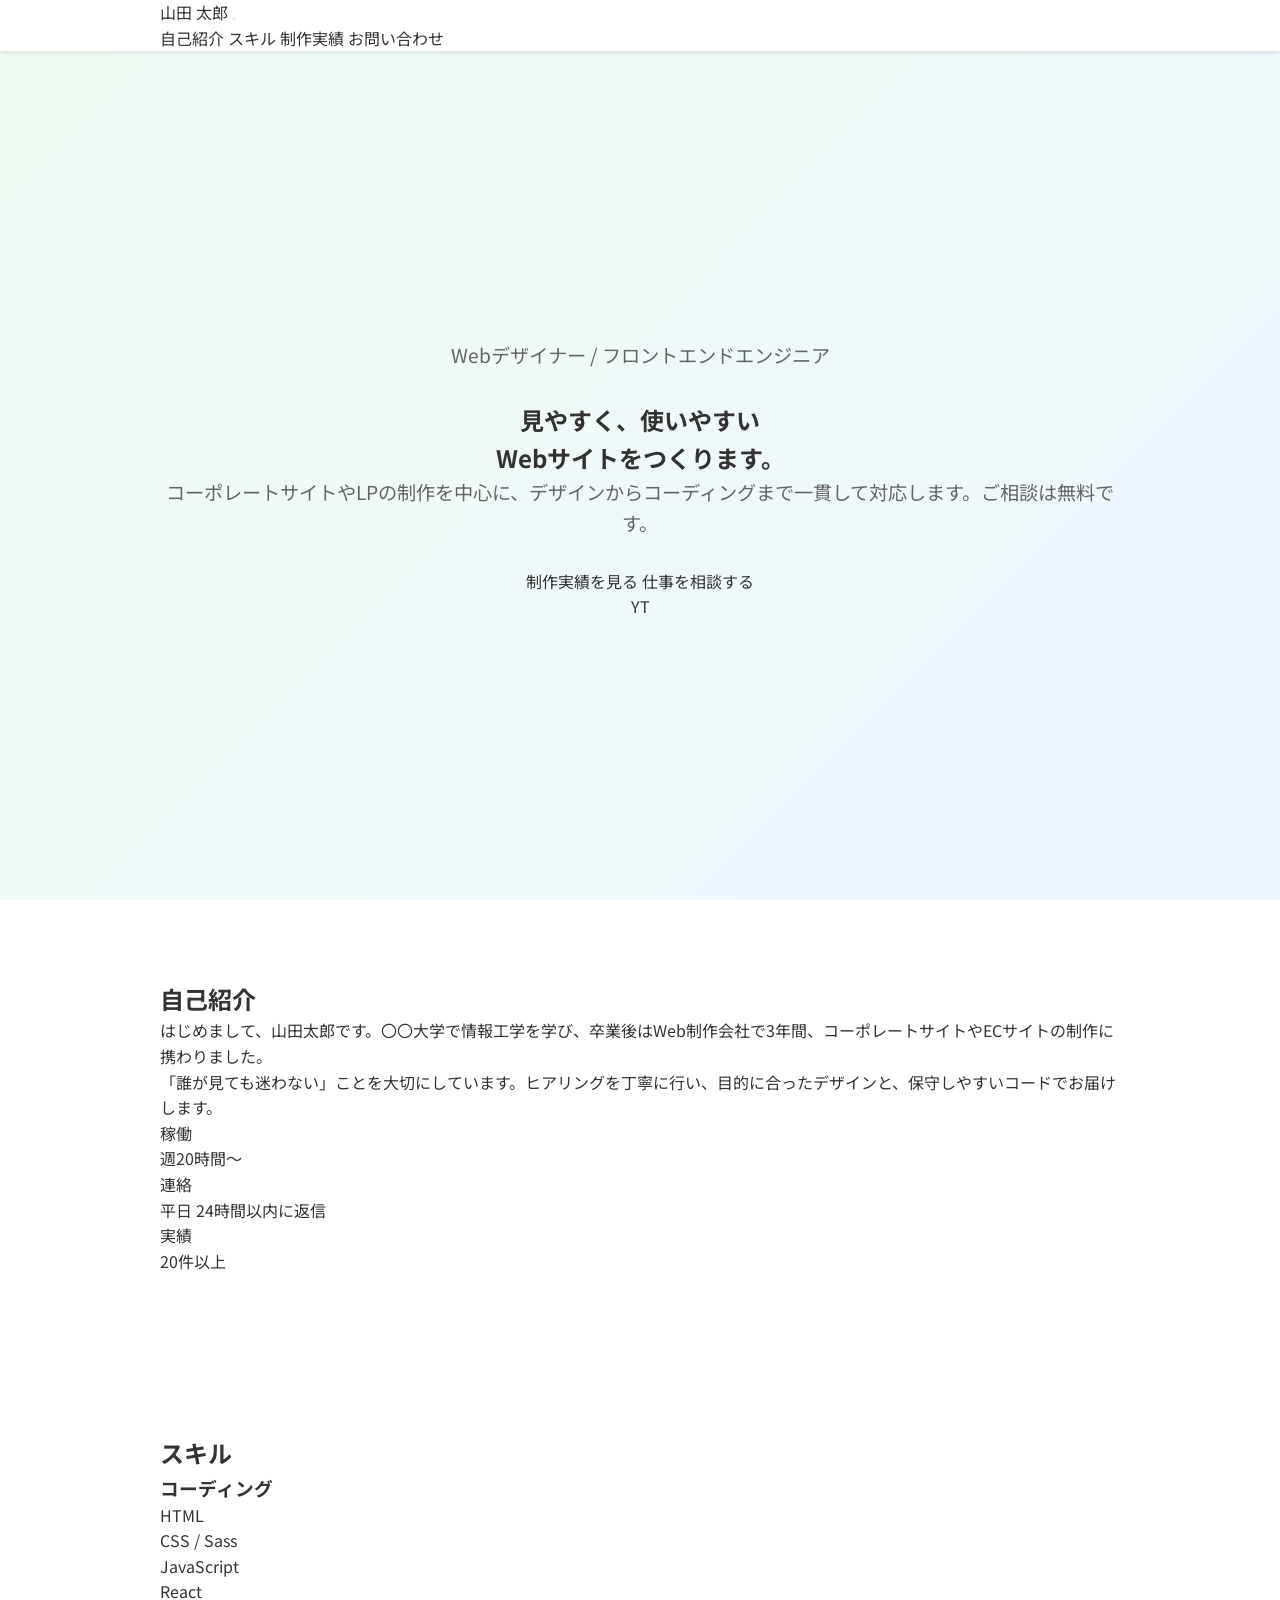
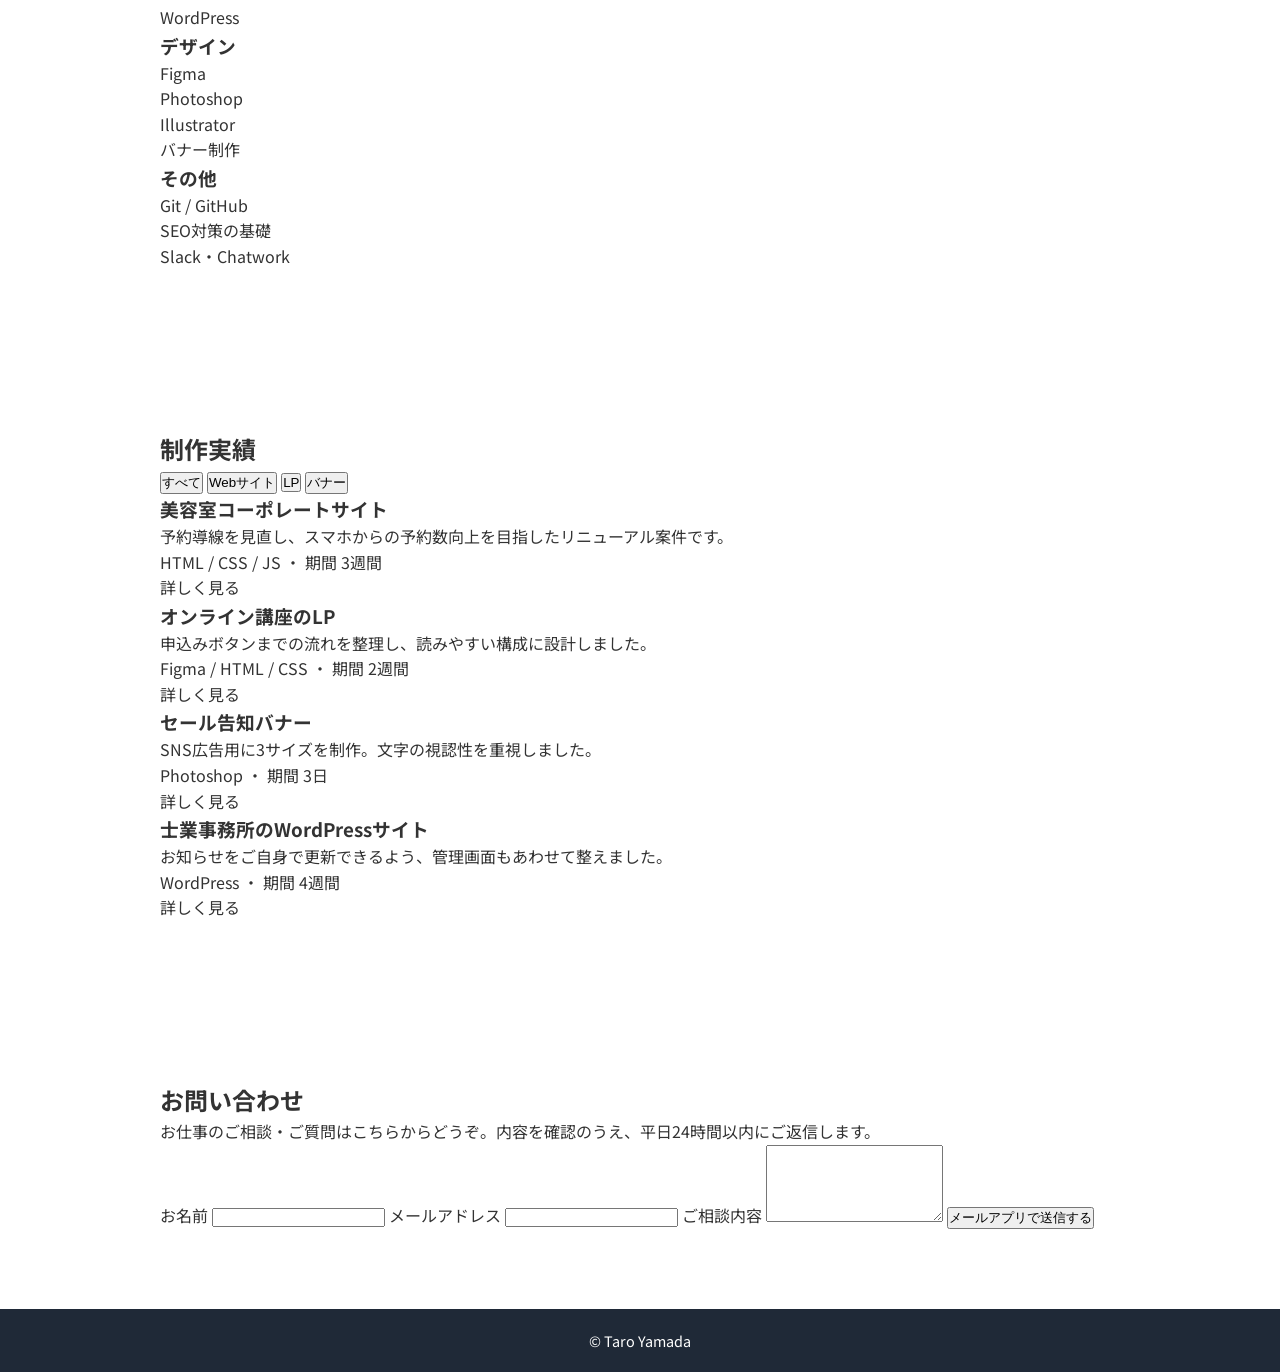
==== claude.html @ 8b39beab "create claude template" ====
<!DOCTYPE html>
<html lang="ja">
<head>
  <meta charset="UTF-8">
  <meta name="viewport" content="width=device-width, initial-scale=1">
  <title>山田 太郎 | Webデザイナー・フロントエンドエンジニア</title>
  <meta name="description" content="山田太郎のポートフォリオサイト。Webサイト制作・デザインの実績を掲載しています。">
  <link rel="preconnect" href="https://fonts.googleapis.com">
  <link rel="preconnect" href="https://fonts.gstatic.com" crossorigin>
  <link href="https://fonts.googleapis.com/css2?family=Noto+Sans+JP:wght@400;500;700&family=Zen+Kaku+Gothic+New:wght@700;900&display=swap" rel="stylesheet">
  <link rel="stylesheet" href="style.css">
  <script src="script.js" defer></script>
</head>
<body>

  <!-- ヘッダー -->
  <header class="header">
    <div class="container header__inner">
      <a href="#top" class="logo">山田 太郎</a>
      <button class="menu-btn" id="menuBtn" aria-label="メニューを開く" aria-expanded="false" aria-controls="nav">
        <span></span><span></span><span></span>
      </button>
      <nav class="nav" id="nav">
        <a href="#about">自己紹介</a>
        <a href="#skills">スキル</a>
        <a href="#works">制作実績</a>
        <a href="#contact" class="nav__cta">お問い合わせ</a>
      </nav>
    </div>
  </header>

  <main id="top">

    <!-- ヒーロー -->
    <section class="hero">
      <div class="container hero__inner">
        <div class="hero__text">
          <p class="hero__role">Webデザイナー / フロントエンドエンジニア</p>
          <h1>見やすく、使いやすい<br>Webサイトをつくります。</h1>
          <p class="hero__lead">コーポレートサイトやLPの制作を中心に、デザインからコーディングまで一貫して対応します。ご相談は無料です。</p>
          <div class="hero__btns">
            <a href="#works" class="btn btn--primary">制作実績を見る</a>
            <a href="#contact" class="btn btn--ghost">仕事を相談する</a>
          </div>
        </div>
        <!-- 顔写真に差し替え: <img src="images/profile.jpg" alt="山田太郎"> -->
        <div class="hero__photo" role="img" aria-label="プロフィール写真(差し替えてください)">YT</div>
      </div>
    </section>

    <!-- 自己紹介 -->
    <section class="section" id="about">
      <div class="container">
        <h2 class="section__title">自己紹介</h2>
        <div class="about">
          <p>はじめまして、山田太郎です。〇〇大学で情報工学を学び、卒業後はWeb制作会社で3年間、コーポレートサイトやECサイトの制作に携わりました。</p>
          <p>「誰が見ても迷わない」ことを大切にしています。ヒアリングを丁寧に行い、目的に合ったデザインと、保守しやすいコードでお届けします。</p>
          <dl class="facts">
            <div><dt>稼働</dt><dd>週20時間〜</dd></div>
            <div><dt>連絡</dt><dd>平日 24時間以内に返信</dd></div>
            <div><dt>実績</dt><dd>20件以上</dd></div>
          </dl>
        </div>
      </div>
    </section>

    <!-- スキル -->
    <section class="section section--alt" id="skills">
      <div class="container">
        <h2 class="section__title">スキル</h2>
        <div class="skills">
          <div class="skill">
            <h3>コーディング</h3>
            <ul class="tags"><li>HTML</li><li>CSS / Sass</li><li>JavaScript</li><li>React</li><li>WordPress</li></ul>
          </div>
          <div class="skill">
            <h3>デザイン</h3>
            <ul class="tags"><li>Figma</li><li>Photoshop</li><li>Illustrator</li><li>バナー制作</li></ul>
          </div>
          <div class="skill">
            <h3>その他</h3>
            <ul class="tags"><li>Git / GitHub</li><li>SEO対策の基礎</li><li>Slack・Chatwork</li></ul>
          </div>
        </div>
      </div>
    </section>

    <!-- 制作実績 -->
    <section class="section" id="works">
      <div class="container">
        <h2 class="section__title">制作実績</h2>
        <div class="filter" role="group" aria-label="実績の絞り込み">
          <button class="filter__btn is-active" data-filter="all">すべて</button>
          <button class="filter__btn" data-filter="web">Webサイト</button>
          <button class="filter__btn" data-filter="lp">LP</button>
          <button class="filter__btn" data-filter="design">バナー</button>
        </div>

        <div class="works">
          <!-- 実績1つ分。コピーして追加できます。data-category を変更してください -->
          <article class="work" data-category="web">
            <div class="work__thumb" style="--c1:#2F5BEA;--c2:#7AA2FF">
              <!-- <img src="images/work1.jpg" alt="..."> -->
            </div>
            <div class="work__body">
              <h3>美容室コーポレートサイト</h3>
              <p>予約導線を見直し、スマホからの予約数向上を目指したリニューアル案件です。</p>
              <p class="work__meta">HTML / CSS / JS ・ 期間 3週間</p>
              <a href="#" class="work__link">詳しく見る</a>
            </div>
          </article>

          <article class="work" data-category="lp">
            <div class="work__thumb" style="--c1:#0F8B6D;--c2:#6FD3B4"></div>
            <div class="work__body">
              <h3>オンライン講座のLP</h3>
              <p>申込みボタンまでの流れを整理し、読みやすい構成に設計しました。</p>
              <p class="work__meta">Figma / HTML / CSS ・ 期間 2週間</p>
              <a href="#" class="work__link">詳しく見る</a>
            </div>
          </article>

          <article class="work" data-category="design">
            <div class="work__thumb" style="--c1:#D6455D;--c2:#FF9AA9"></div>
            <div class="work__body">
              <h3>セール告知バナー</h3>
              <p>SNS広告用に3サイズを制作。文字の視認性を重視しました。</p>
              <p class="work__meta">Photoshop ・ 期間 3日</p>
              <a href="#" class="work__link">詳しく見る</a>
            </div>
          </article>

          <article class="work" data-category="web">
            <div class="work__thumb" style="--c1:#7A4DD8;--c2:#B79BF2"></div>
            <div class="work__body">
              <h3>士業事務所のWordPressサイト</h3>
              <p>お知らせをご自身で更新できるよう、管理画面もあわせて整えました。</p>
              <p class="work__meta">WordPress ・ 期間 4週間</p>
              <a href="#" class="work__link">詳しく見る</a>
            </div>
          </article>
        </div>
      </div>
    </section>

    <!-- お問い合わせ -->
    <section class="section section--alt" id="contact">
      <div class="container contact">
        <h2 class="section__title">お問い合わせ</h2>
        <p class="contact__lead">お仕事のご相談・ご質問はこちらからどうぞ。内容を確認のうえ、平日24時間以内にご返信します。</p>
        <form class="form" id="contactForm" novalidate>
          <label>お名前
            <input type="text" name="name" required autocomplete="name">
            <span class="error" aria-live="polite"></span>
          </label>
          <label>メールアドレス
            <input type="email" name="email" required autocomplete="email">
            <span class="error" aria-live="polite"></span>
          </label>
          <label>ご相談内容
            <textarea name="message" rows="5" required></textarea>
            <span class="error" aria-live="polite"></span>
          </label>
          <button type="submit" class="btn btn--primary">メールアプリで送信する</button>
        </form>
      </div>
    </section>
  </main>

  <footer class="footer">
    <div class="container">
      <p>© <span id="year"></span> Taro Yamada</p>
    </div>
  </footer>

</body>
</html>
---- style.css ----
/* ベーススタイル */
:root {
    --primary-color: #3b82f6;
    --text-color: #333333;
    --bg-light: #f9fafb;
    --white: #ffffff;
}

* {
    margin: 0;
    padding: 0;
    box-sizing: border-box;
}

html {
    scroll-behavior: smooth; 
}

body {
    font-family: 'Noto Sans JP', sans-serif;
    color: var(--text-color);
    line-height: 1.6;
}

a {
    text-decoration: none;
    color: inherit;
}

ul {
    list-style: none;
}

.container {
    max-width: 1000px;
    margin: 0 auto;
    padding: 0 20px;
}

/* ヘッダー */
header {
    position: fixed;
    width: 100%;
    top: 0;
    background: var(--white);
    box-shadow: 0 2px 4px rgba(0,0,0,0.1);
    z-index: 1000;
}

.header-container {
    display: flex;
    justify-content: space-between;
    align-items: center;
    padding: 15px 20px;
    max-width: 1200px;
    margin: 0 auto;
}

.logo a {
    font-size: 1.5rem;
    font-weight: 700;
    color: var(--primary-color);
}

.nav-menu ul {
    display: flex;
    gap: 30px;
}

.nav-menu a {
    font-weight: 500;
    transition: color 0.3s;
}

.nav-menu a:hover {
    color: var(--primary-color);
}

/* ハンバーガーメニュー (モバイル用) */
.hamburger {
    display: none;
    cursor: pointer;
    flex-direction: column;
    gap: 5px;
}

.hamburger span {
    display: block;
    width: 25px;
    height: 3px;
    background-color: var(--text-color);
    transition: 0.3s;
}

/* セクション共通 */
.section {
    padding: 80px 0;
}

.section-title {
    text-align: center;
    font-size: 2rem;
    margin-bottom: 40px;
    position: relative;
}

.section-title::after {
    content: '';
    display: block;
    width: 60px;
    height: 3px;
    background: var(--primary-color);
    margin: 10px auto 0;
}

.bg-light {
    background-color: var(--bg-light);
}

/* ヒーローセクション */
.hero {
    height: 100vh;
    display: flex;
    align-items: center;
    justify-content: center;
    text-align: center;
    background: linear-gradient(135deg, #f0fdf4 0%, #eff6ff 100%);
    padding-top: 60px;
}

.hero h2 {
    font-size: 3rem;
    margin-bottom: 10px;
}

.hero p {
    font-size: 1.2rem;
    color: #666;
    margin-bottom: 30px;
}

.btn-primary {
    display: inline-block;
    background: var(--primary-color);
    color: var(--white);
    padding: 12px 30px;
    border-radius: 50px;
    font-weight: 700;
    transition: background 0.3s, transform 0.2s;
}

.btn-primary:hover {
    background: #2563eb;
    transform: translateY(-2px);
}

/* Aboutセクション */
.about-content {
    max-width: 700px;
    margin: 0 auto;
    text-align: center;
}

.about-text p {
    margin-bottom: 20px;
}

/* Skillsセクション */
.skills-grid {
    display: grid;
    grid-template-columns: repeat(auto-fit, minmax(280px, 1fr));
    gap: 30px;
}

.skill-card {
    background: var(--white);
    padding: 30px;
    border-radius: 10px;
    box-shadow: 0 4px 6px rgba(0,0,0,0.05);
    transition: transform 0.3s;
}

.skill-card:hover {
    transform: translateY(-5px);
}

.skill-card h3 {
    color: var(--primary-color);
    margin-bottom: 10px;
}

.skill-desc {
    margin-top: 15px;
    font-size: 0.9rem;
    color: #555;
}

/* Worksセクション */
.works-grid {
    display: grid;
    grid-template-columns: repeat(auto-fit, minmax(300px, 1fr));
    gap: 30px;
}

.work-card {
    background: var(--white);
    border-radius: 10px;
    overflow: hidden;
    box-shadow: 0 4px 6px rgba(0,0,0,0.05);
}

.work-info {
    padding: 20px;
}

.work-info h3 {
    margin-bottom: 10px;
}

.work-info p {
    font-size: 0.9rem;
    color: #555;
}

/* Contactセクション */
.contact-text {
    text-align: center;
    margin-bottom: 30px;
}

.contact-btn-wrapper {
    text-align: center;
}

/* フッター */
footer {
    text-align: center;
    padding: 20px;
    background: #1f2937;
    color: var(--white);
    font-size: 0.9rem;
}

/* レスポンシブデザイン */
@media (max-width: 768px) {
    .hamburger {
        display: flex;
    }

    .nav-menu {
        position: absolute;
        top: 60px;
        left: -100%;
        width: 100%;
        background: var(--white);
        flex-direction: column;
        text-align: center;
        transition: 0.3s;
        box-shadow: 0 4px 6px rgba(0,0,0,0.1);
    }

    .nav-menu.active {
        left: 0;
    }

    .nav-menu ul {
        flex-direction: column;
        padding: 20px 0;
        gap: 20px;
    }

    .hero h2 {
        font-size: 2.2rem;
    }
}
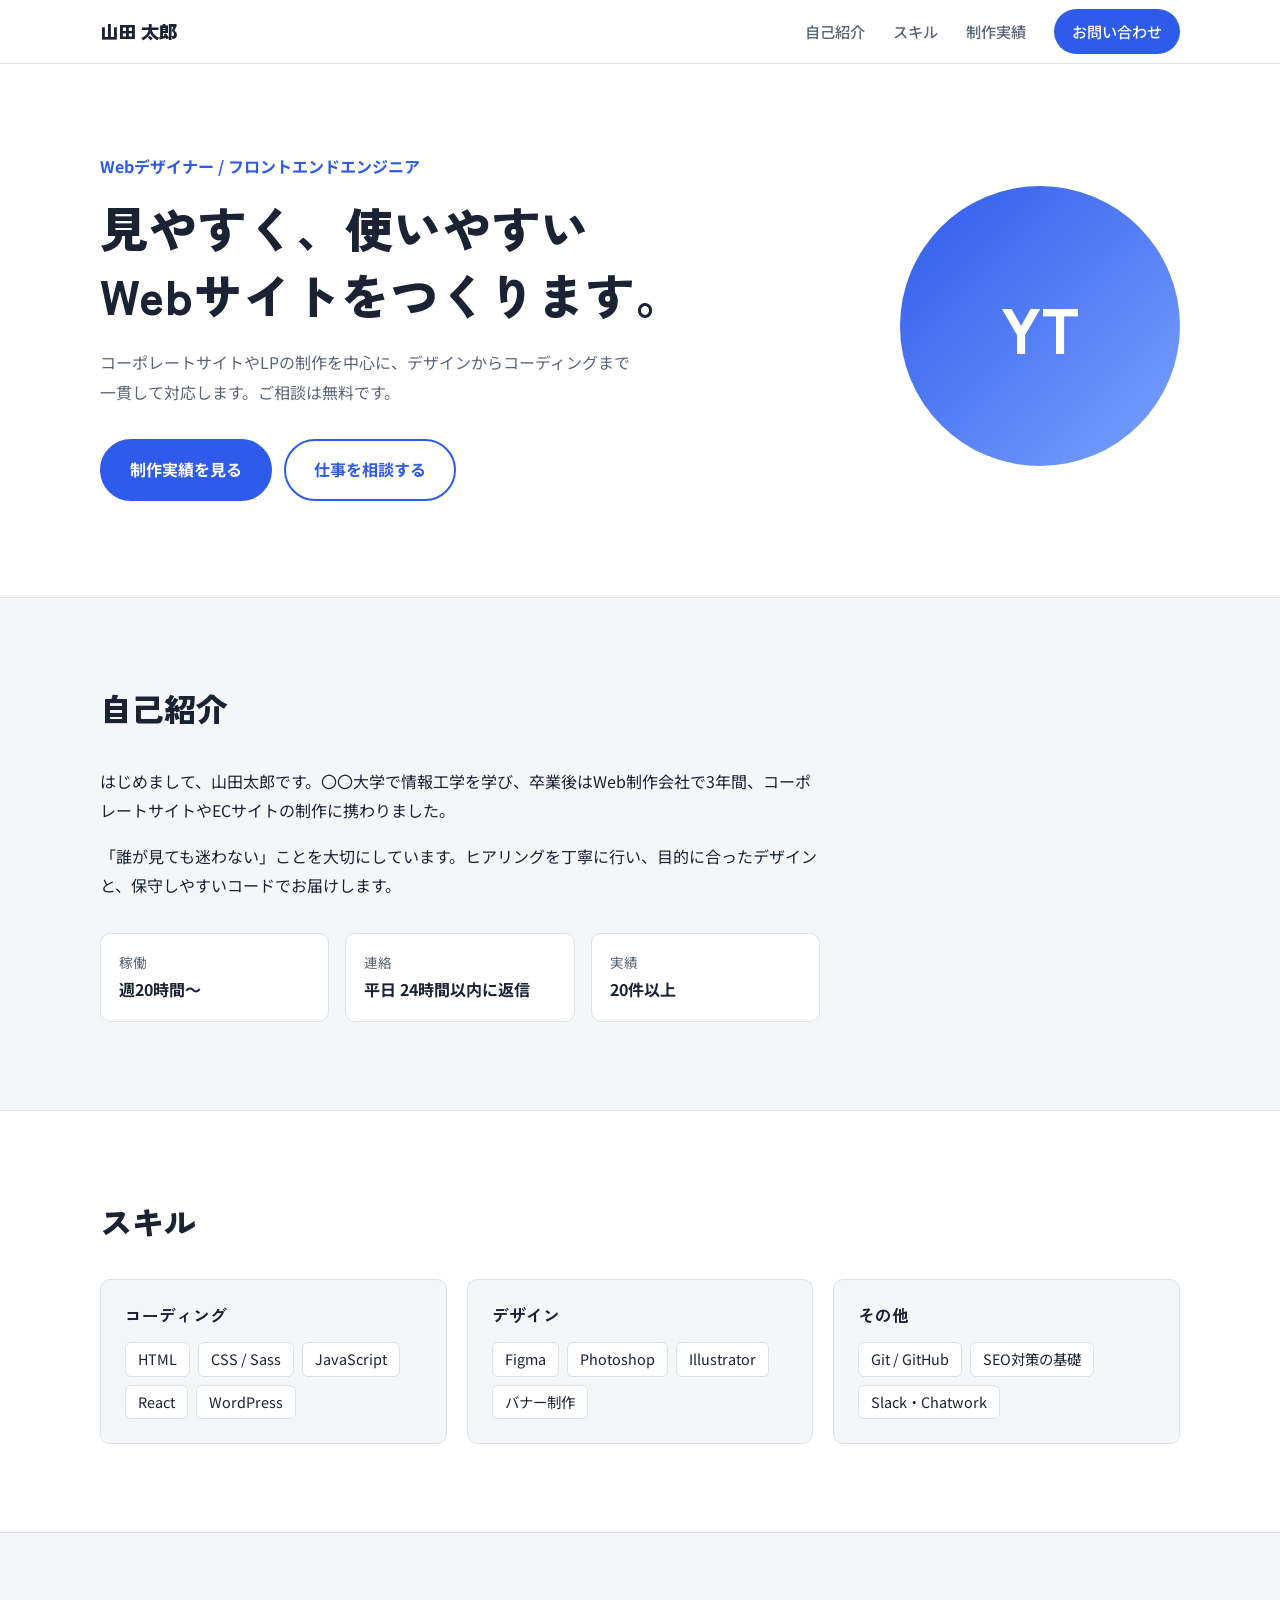
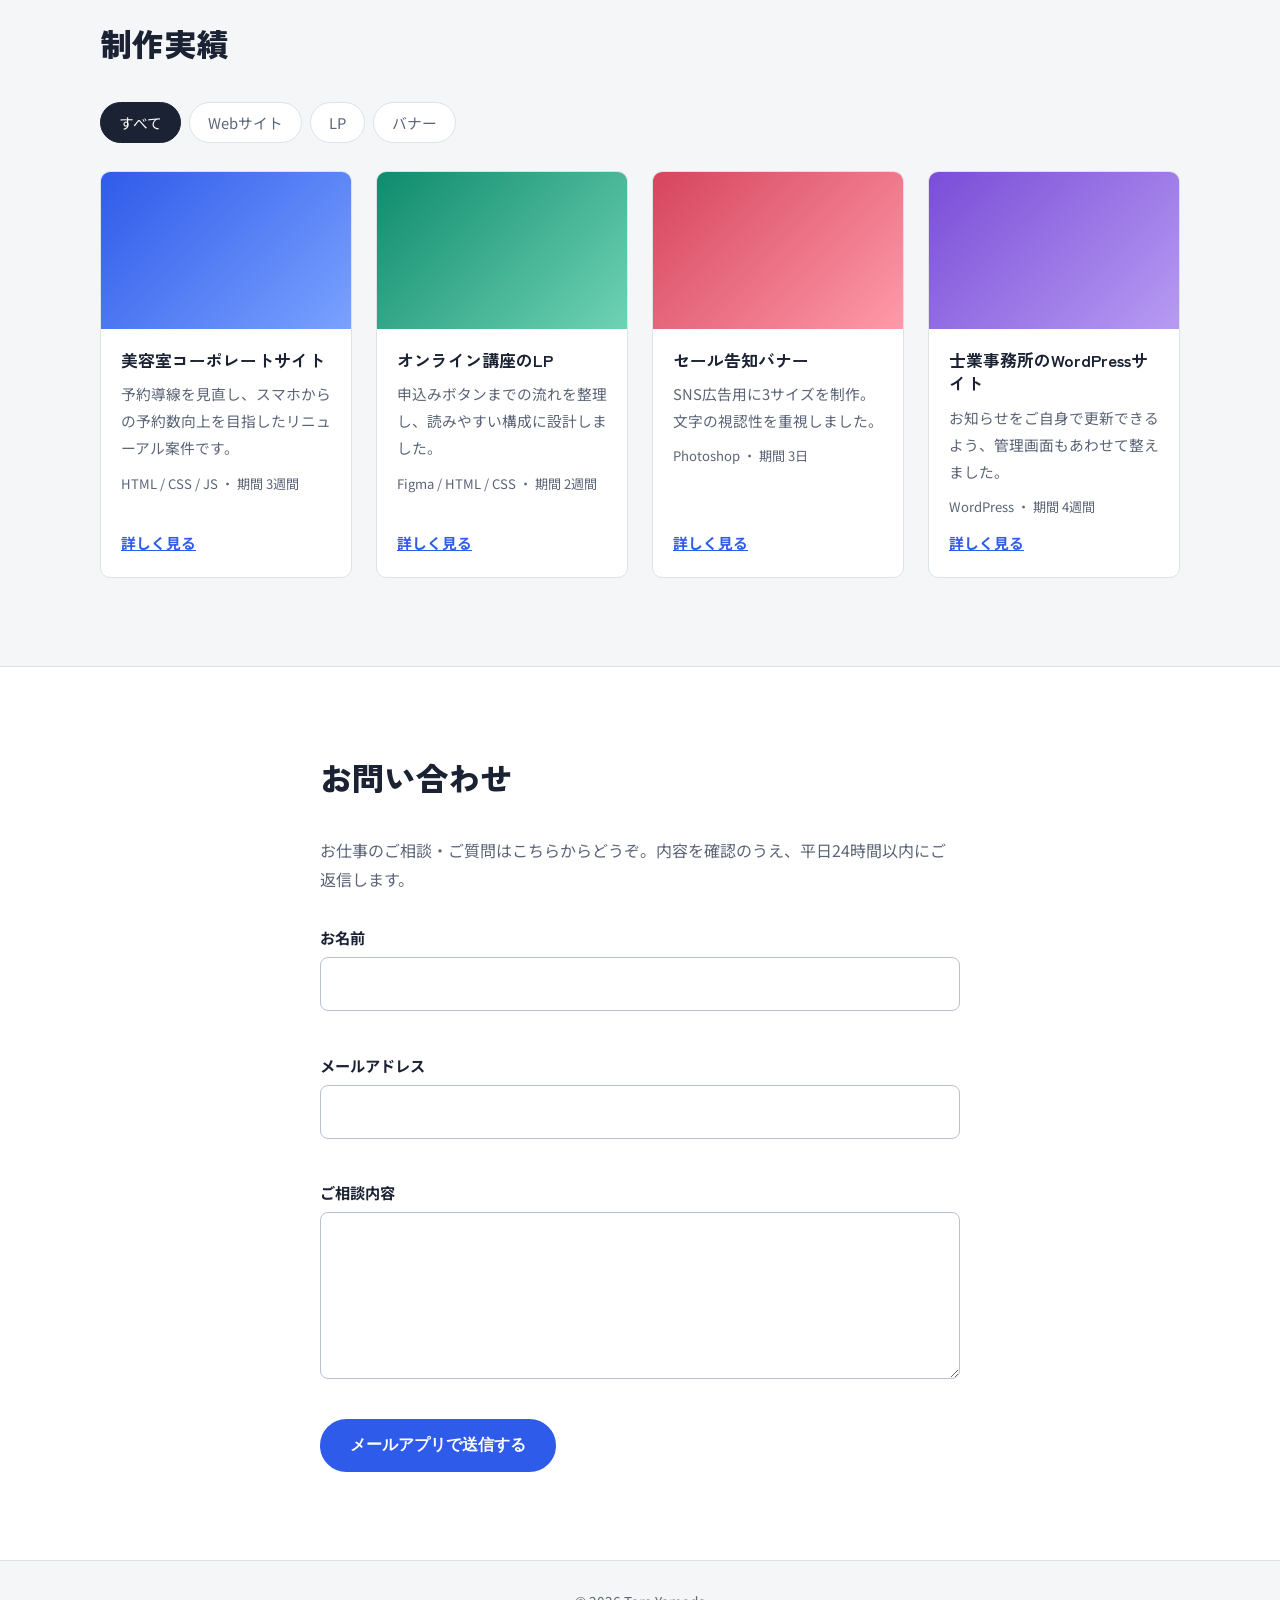
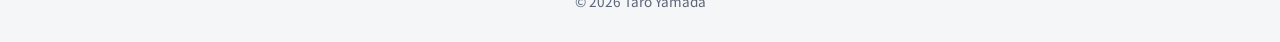
==== commit 33fb398e: "Update Claude page asset paths The Claude page was still pointing to the shared stylesheet and scrip" ====
--- a/claude.html
+++ b/claude.html
@@ -8,8 +8,8 @@
   <link rel="preconnect" href="https://fonts.googleapis.com">
   <link rel="preconnect" href="https://fonts.gstatic.com" crossorigin>
   <link href="https://fonts.googleapis.com/css2?family=Noto+Sans+JP:wght@400;500;700&family=Zen+Kaku+Gothic+New:wght@700;900&display=swap" rel="stylesheet">
-  <link rel="stylesheet" href="style.css">
-  <script src="script.js" defer></script>
+  <link rel="stylesheet" href="claude.css">
+  <script src="claude.js" defer></script>
 </head>
 <body>
 
--- a/claude.css
+++ b/claude.css
@@ -0,0 +1,175 @@
+/* ===== カラー・フォントはここで変更できます ===== */
+:root {
+  --bg: #f4f6f8;
+  --surface: #ffffff;
+  --ink: #1a2233;
+  --muted: #5b6577;
+  --line: #dde2e9;
+  --accent: #2f5bea;
+  --accent-dark: #2147c4;
+  --radius: 10px;
+  --header-h: 64px;
+  --font-head: "Zen Kaku Gothic New", "Noto Sans JP", sans-serif;
+  --font-body: "Noto Sans JP", "Hiragino Sans", "Yu Gothic", Meiryo, sans-serif;
+}
+
+*, *::before, *::after { box-sizing: border-box; }
+html { scroll-behavior: smooth; scroll-padding-top: var(--header-h); }
+body {
+  margin: 0;
+  font-family: var(--font-body);
+  color: var(--ink);
+  background: var(--bg);
+  line-height: 1.85;
+  -webkit-text-size-adjust: 100%;
+}
+img { max-width: 100%; height: auto; display: block; }
+a { color: inherit; }
+h1, h2, h3 { font-family: var(--font-head); line-height: 1.4; margin: 0; }
+p { margin: 0 0 1em; }
+ul { list-style: none; margin: 0; padding: 0; }
+:focus-visible { outline: 3px solid var(--accent); outline-offset: 3px; }
+
+.container { width: min(1080px, 100% - 40px); margin-inline: auto; }
+
+/* ===== ヘッダー ===== */
+.header {
+  position: sticky; top: 0; z-index: 10;
+  height: var(--header-h);
+  background: rgba(255, 255, 255, .94);
+  border-bottom: 1px solid var(--line);
+  backdrop-filter: blur(6px);
+}
+.header__inner { height: 100%; display: flex; align-items: center; justify-content: space-between; }
+.logo { font-family: var(--font-head); font-weight: 900; font-size: 1.15rem; text-decoration: none; }
+.nav { display: flex; align-items: center; gap: 28px; }
+.nav a { text-decoration: none; font-size: .95rem; font-weight: 500; color: var(--muted); }
+.nav a:hover { color: var(--ink); }
+.nav .nav__cta { color: #fff; background: var(--accent); padding: 8px 18px; border-radius: 999px; }
+.nav .nav__cta:hover { background: var(--accent-dark); color: #fff; }
+
+.menu-btn { display: none; width: 44px; height: 44px; background: none; border: 0; cursor: pointer; position: relative; }
+.menu-btn span { position: absolute; left: 11px; width: 22px; height: 2px; background: var(--ink); transition: transform .25s, opacity .25s; }
+.menu-btn span:nth-child(1) { top: 14px; }
+.menu-btn span:nth-child(2) { top: 21px; }
+.menu-btn span:nth-child(3) { top: 28px; }
+.menu-btn[aria-expanded="true"] span:nth-child(1) { transform: translateY(7px) rotate(45deg); }
+.menu-btn[aria-expanded="true"] span:nth-child(2) { opacity: 0; }
+.menu-btn[aria-expanded="true"] span:nth-child(3) { transform: translateY(-7px) rotate(-45deg); }
+
+/* ===== ヒーロー ===== */
+.hero { padding: 88px 0 96px; background: var(--surface); border-bottom: 1px solid var(--line); }
+.hero__inner { display: grid; grid-template-columns: 1fr 280px; gap: 56px; align-items: center; }
+.hero__role { color: var(--accent); font-weight: 700; margin-bottom: 12px; }
+.hero h1 { font-size: clamp(1.9rem, 4.6vw, 3rem); font-weight: 900; letter-spacing: .02em; margin-bottom: 20px; }
+.hero__lead { color: var(--muted); max-width: 34em; margin-bottom: 32px; }
+.hero__btns { display: flex; flex-wrap: wrap; gap: 12px; }
+.hero__photo {
+  aspect-ratio: 1; border-radius: 50%;
+  display: grid; place-items: center;
+  font-family: var(--font-head); font-weight: 900; font-size: 4rem; color: #fff;
+  background: linear-gradient(135deg, var(--accent), #7aa2ff);
+  overflow: hidden;
+}
+.hero__photo img { width: 100%; height: 100%; object-fit: cover; }
+
+/* ===== ボタン ===== */
+.btn {
+  display: inline-block; padding: 14px 28px; border-radius: 999px;
+  font-weight: 700; font-size: 1rem; text-decoration: none; cursor: pointer;
+  border: 2px solid var(--accent); transition: background .2s, color .2s;
+}
+.btn--primary { background: var(--accent); color: #fff; }
+.btn--primary:hover { background: var(--accent-dark); border-color: var(--accent-dark); }
+.btn--ghost { background: transparent; color: var(--accent); }
+.btn--ghost:hover { background: var(--accent); color: #fff; }
+
+/* ===== セクション共通 ===== */
+.section { padding: 88px 0; }
+.section--alt { background: var(--surface); border-block: 1px solid var(--line); }
+.section__title { font-size: clamp(1.5rem, 3vw, 2rem); font-weight: 900; margin-bottom: 36px; }
+
+/* ===== 自己紹介 ===== */
+.about { max-width: 720px; }
+.facts { display: grid; grid-template-columns: repeat(3, 1fr); gap: 16px; margin: 32px 0 0; }
+.facts div { background: var(--surface); border: 1px solid var(--line); border-radius: var(--radius); padding: 16px 18px; }
+.facts dt { font-size: .85rem; color: var(--muted); }
+.facts dd { margin: 0; font-weight: 700; }
+
+/* ===== スキル ===== */
+.skills { display: grid; grid-template-columns: repeat(3, 1fr); gap: 20px; }
+.skill { border: 1px solid var(--line); border-radius: var(--radius); padding: 24px; background: var(--bg); }
+.skill h3 { font-size: 1.05rem; margin-bottom: 14px; }
+.tags { display: flex; flex-wrap: wrap; gap: 8px; }
+.tags li { background: var(--surface); border: 1px solid var(--line); border-radius: 6px; padding: 3px 12px; font-size: .9rem; }
+
+/* ===== 制作実績 ===== */
+.filter { display: flex; flex-wrap: wrap; gap: 8px; margin-bottom: 28px; }
+.filter__btn {
+  font: inherit; font-size: .92rem; padding: 6px 18px; border-radius: 999px; cursor: pointer;
+  background: var(--surface); color: var(--muted); border: 1px solid var(--line);
+}
+.filter__btn:hover { color: var(--ink); }
+.filter__btn.is-active { background: var(--ink); border-color: var(--ink); color: #fff; }
+
+.works { display: grid; grid-template-columns: repeat(auto-fill, minmax(240px, 1fr)); gap: 24px; }
+.work { background: var(--surface); border: 1px solid var(--line); border-radius: var(--radius); overflow: hidden; display: flex; flex-direction: column; }
+.work[hidden] { display: none; }
+.work__thumb { aspect-ratio: 16 / 10; background: linear-gradient(135deg, var(--c1), var(--c2)); }
+.work__thumb img { width: 100%; height: 100%; object-fit: cover; }
+.work__body { padding: 20px; display: flex; flex-direction: column; flex: 1; }
+.work__body h3 { font-size: 1.05rem; margin-bottom: 8px; }
+.work__body p { font-size: .92rem; color: var(--muted); margin-bottom: 10px; }
+.work__meta { font-size: .82rem !important; }
+.work__link { margin-top: auto; font-weight: 700; font-size: .92rem; color: var(--accent); }
+
+/* ===== お問い合わせ ===== */
+.contact { max-width: 640px; }
+.contact__lead { color: var(--muted); margin-bottom: 28px; }
+.form { display: grid; gap: 20px; }
+.form label { display: grid; gap: 6px; font-weight: 700; font-size: .95rem; }
+.form input, .form textarea {
+  font: inherit; font-weight: 400; width: 100%; padding: 12px 14px;
+  border: 1px solid #b9c1ce; border-radius: 8px; background: #fff; color: var(--ink);
+}
+.form input:focus, .form textarea:focus { outline: 3px solid rgba(47, 91, 234, .3); border-color: var(--accent); }
+.form .is-invalid { border-color: #c62b3f; }
+.error { color: #c62b3f; font-size: .85rem; font-weight: 400; min-height: 1em; }
+.form .btn { justify-self: start; }
+
+/* ===== フッター ===== */
+.footer { padding: 28px 0; text-align: center; font-size: .85rem; color: var(--muted); }
+.footer p { margin: 0; }
+
+/* ===== タブレット ===== */
+@media (max-width: 900px) {
+  .skills { grid-template-columns: 1fr; }
+  .hero__inner { grid-template-columns: 1fr 200px; gap: 32px; }
+}
+
+/* ===== スマホ ===== */
+@media (max-width: 720px) {
+  .menu-btn { display: block; }
+  .nav {
+    position: absolute; top: var(--header-h); left: 0; right: 0;
+    flex-direction: column; align-items: stretch; gap: 0;
+    background: var(--surface); border-bottom: 1px solid var(--line);
+    padding: 8px 20px 20px; display: none;
+  }
+  .nav.is-open { display: flex; }
+  .nav a { padding: 14px 0; border-bottom: 1px solid var(--line); }
+  .nav .nav__cta { margin-top: 16px; text-align: center; border-bottom: 0; }
+
+  .hero { padding: 48px 0 56px; }
+  .hero__inner { grid-template-columns: 1fr; }
+  .hero__photo { order: -1; width: 120px; font-size: 2.4rem; }
+  .btn { width: 100%; text-align: center; }
+  .form .btn { justify-self: stretch; }
+  .section { padding: 56px 0; }
+  .facts { grid-template-columns: 1fr; }
+}
+
+@media (prefers-reduced-motion: reduce) {
+  html { scroll-behavior: auto; }
+  * { transition: none !important; }
+}
